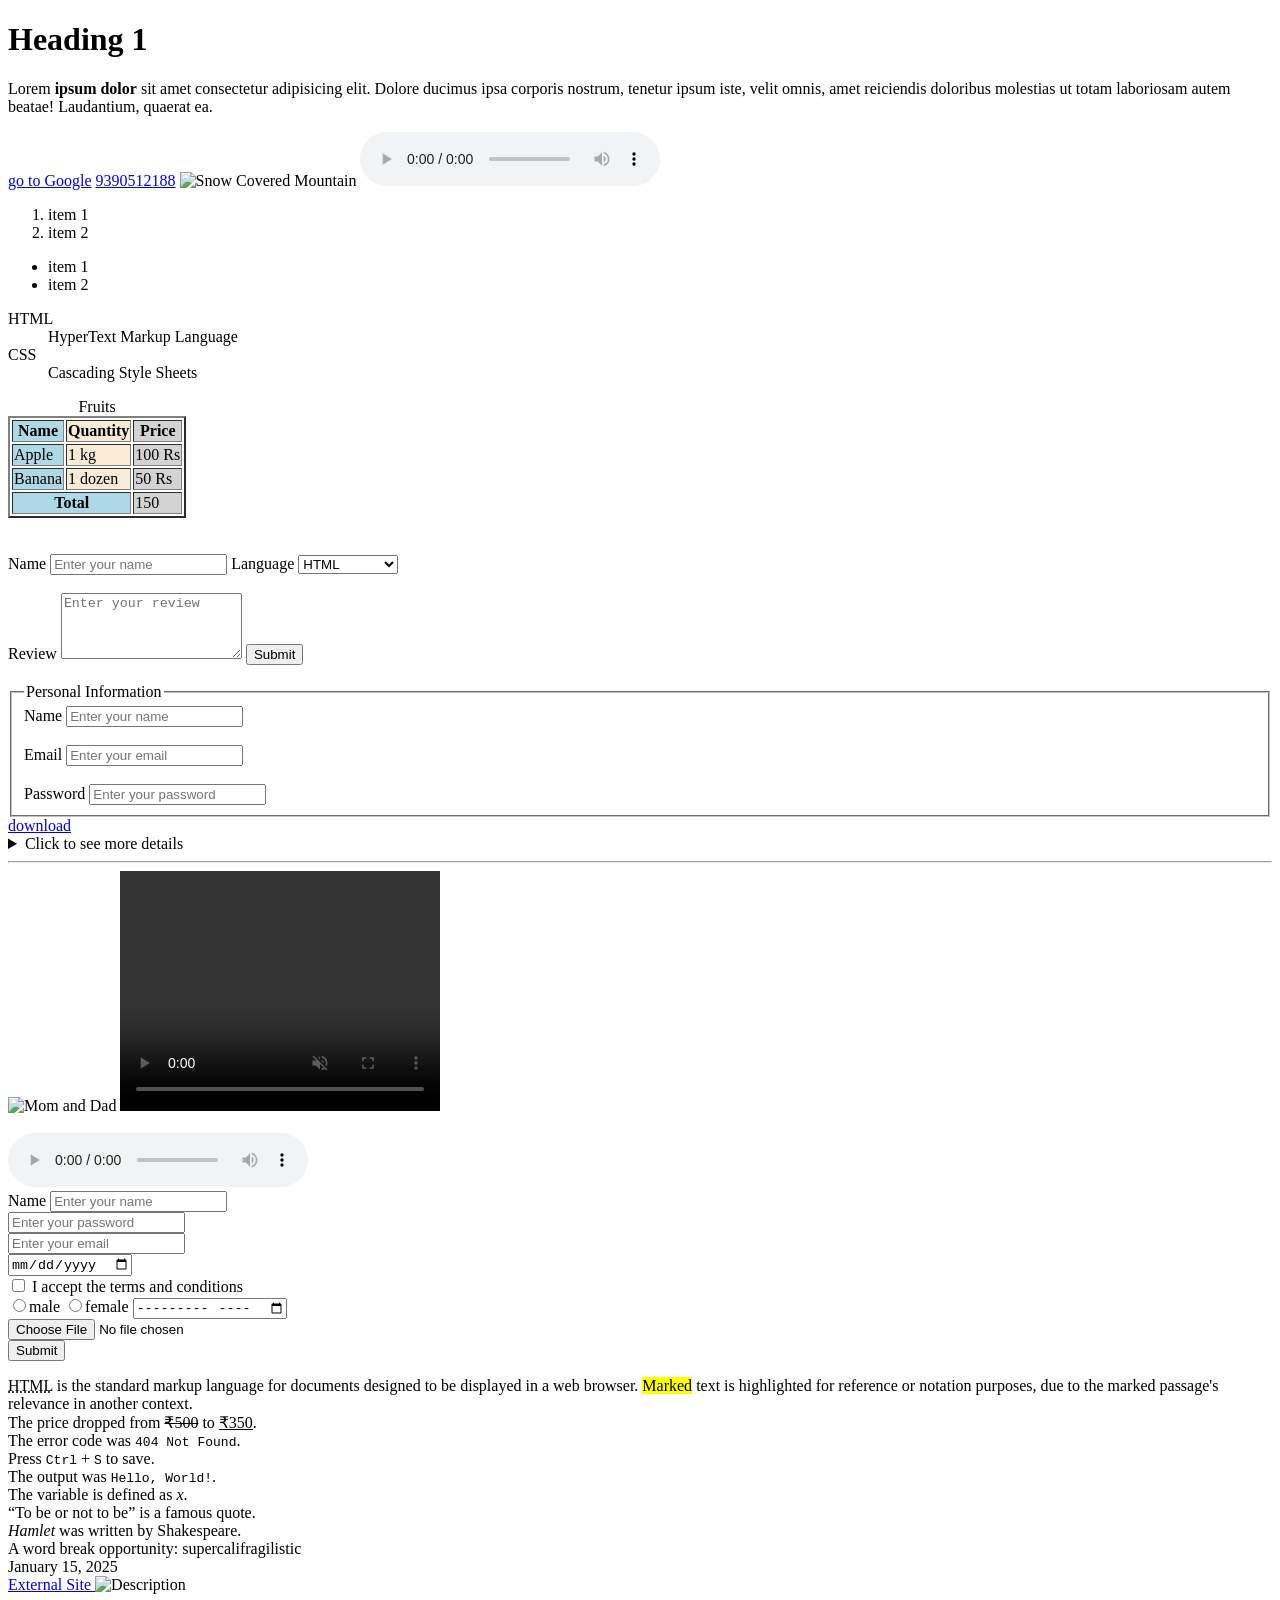
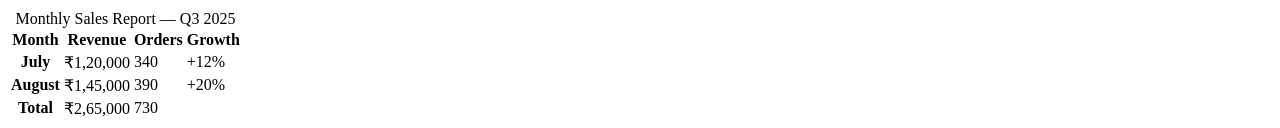
==== index.html @ 6f7ddb30 "first commit for cohort3" ====
<!DOCTYPE html>
<html lang="en">
<head>
    <meta charset="UTF-8">
    <meta name="viewport" content="width=device-width, initial-scale=1.0">
    <title>my page</title>
    <link  rel = "shortcut icon" href = "https://tse1.mm.bing.net/th/id/OIP.g1nsOD9uvn7iaN-Og86tvgHaHp?pid=Api&P=0&h=180" type = "image/x-icon">
</head>
<body>
    <h1> Heading 1 </h1>
        <p>
            Lorem <b>ipsum</b> <strong>dolor</strong> sit amet consectetur adipisicing elit. Dolore ducimus ipsa corporis nostrum, tenetur ipsum iste, velit omnis, amet reiciendis doloribus molestias ut totam laboriosam autem beatae! Laudantium, quaerat ea.
        </p>
    <a href = "https://google.com"> go to Google</a>
    <a href = "tel:9390512188">9390512188</a>
    <img 
    width = "100"
    src = "https://images.unsplash.com/photo-1626163450208-0fb18eb43b99?q=80&w=1332&auto=format&fit=crop&ixlib=rb-4.1.0&ixid=M3wxMjA3fDB8MHxwaG90by1wYWdlfHx8fGVufDB8fHx8fA%3D%3D" alt="Snow Covered Mountain">
    <audio src = "https://www.soundhelix.com/examples/mp3/SoundHelix-Song-1.mp3" controls></audio>
    
    <ol>
        <li>item 1</li>
        <li>item 2</li> 
    </ol>
    <ul>
        <li>item 1</li>
        <li>item 2</li>
    </ul>
    <dl>
        <dt> HTML </dt>
        <dd> HyperText Markup Language </dd>
        <dt> CSS </dt>
        <dd> Cascading Style Sheets </dd>

    </dl>


    <table border = "2">
        <caption> Fruits </caption>
        <tr>
            <th> Name </th>
            <th> Quantity </th>
            <th> Price </th>
        </tr>
      <body>
        <tr>
            <td> Apple </td>
            <td> 1 kg </td>
            <td> 100 Rs </td>
        </tr>
        <tr>
            <td> Banana </td>
            <td> 1 dozen </td>
            <td> 50 Rs </td>
        </tr>  
        <tfoot>
            <tr>
                <th colspan="2"> Total </th>
                <td> 150 </td>
            </tr>
        </tfoot>
                <colgroup>
            <col style="background-color: lightblue;">
            <col style="background-color: antiquewhite;">
            <col style="background-color: lightgray;">
        </colgroup>
        </table>
        <br />
        <br />

        <form>
            <label for = "name"> Name </label>
            <input id = "name" type = "text" placeholder="Enter your name">
            <label for = "language"> Language </label>
            <select id = "language">
                <optgroup label= "frontend">
                <option>HTML</option>
                <option>CSS</option>
                <option>JavaScript</option>
                </optgroup>
                <optgroup label= "backend">
                <option>NodeJS</option> 
                <option>PHP</option>
                <option>Python</option>
                </optgroup> 
            </select>
            <br />
            <br />
            
            <label for = "Review"> Review </label>
            <textarea id = "Review" placeholder="Enter your review" rows = "4"></textarea>
            <button type = "submit"> Submit </button>
            <br />
            <br />

            <fieldset>
                <legend> Personal Information </legend>
                <label for = "name"> Name </label>
                <input id = "name" type = "text" placeholder="Enter your name">
                <br />
                <br />
                <label for = "email"> Email </label>
                <input id = "email" type = "email" placeholder="Enter your email">
                <br />
                <br />
                <label for = "password"> Password </label>
                <input id = "password" type = "password" placeholder="Enter your password">
            </fieldset>

            <a target = "_blank" href = "/momdad1.jpg"> download </a>

            <details>
                <summary> Click to see more details </summary>
                <p>Lorem ipsum dolor sit amet consectetur adipisicing elit. Molestiae vel ullam, nulla ipsam atque dolores sit praesentium error cum architecto debitis labore dolore perspiciatis minus fugiat nihil, quibusdam, est odit quaerat qui libero. Delectus deserunt omnis ullam exercitationem eum beatae.</p>
            </details>
            <hr>

            <img height = "100" src = "./momdad1.jpg" alt="Mom and Dad">
            <video autoplay loop muted controls width = "320" height = "240" src = "./myfun.mp4"></video>
            <br />
            <br />
            <audio controls src = "./foraudio.mp3" controls></audio><br>

            <form>
                <label for = "name"> Name </label>
            
            
                <input id = "name" type = "text" placeholder = "Enter your name"><br>
                <input type = "password" placeholder = "Enter your password"><br>
                <input type = "email" placeholder = "Enter your email"><br>
                <input type = "date"><br>
                <input type = "checkbox" id = "terms">
                <label for = "terms"> I accept the terms and conditions </label><br>
                <input type = "radio" name = "gender">male
                <input type = "radio" name = "gender">female
                <input type = "month"><br>
                <input type = "file"><br>
                <input type = "submit" value = "Submit">

            </form>
            <P><abbr title = "HyperText Markup Language">HTML</abbr> is the standard markup language for documents designed to be displayed in a web browser.
            <mark>Marked</mark> text is highlighted for reference or notation purposes, due to the marked passage's relevance in another context.
            <br>
            The price dropped from <del>₹500</del> to <ins>₹350</ins>.
            <br>
            The error code was <code>404 Not Found</code>.
            <br>
            Press <kbd>Ctrl</kbd> + <kbd>S</kbd> to save.
            <br>
            The output was <samp>Hello, World!</samp>.
            <br>
            The variable is defined as <var>x</var>.
            <br>
            <q>To be or not to be</q> is a famous quote.
            <br>
            <cite>Hamlet</cite> was written by Shakespeare.
            <br>
            A word break opportunity: super<wbr>cali<wbr>fragilistic
            <br>
            <time datetime="2025-01-15">January 15, 2025</time>
            <br>
            <a href="https://example.com" target="_blank" rel="noopener noreferrer">
  External Site
</a>
<img
  src="photo-800.jpg"
  srcset="photo-400.jpg 400w, photo-800.jpg 800w, photo-1200.jpg 1200w"
  sizes="(max-width: 600px) 400px, (max-width: 1000px) 800px, 1200px"
  alt="Description"
  width="800"
  height="600"
  loading="lazy"
>
 </P>
 <table>
  <caption>Monthly Sales Report — Q3 2025</caption>

  <thead>
    <tr>
      <th scope="col">Month</th>
      <th scope="col">Revenue</th>
      <th scope="col">Orders</th>
      <th scope="col">Growth</th>
    </tr>
  </thead>

  <tbody>
    <tr>
      <th scope="row">July</th>
      <td>₹1,20,000</td>
      <td>340</td>
      <td>+12%</td>
    </tr>
    <tr>
      <th scope="row">August</th>
      <td>₹1,45,000</td>
      <td>390</td>
      <td>+20%</td>
    </tr>
  </tbody>

  <tfoot>
    <tr>
      <th scope="row">Total</th>
      <td>₹2,65,000</td>
      <td>730</td>
      <td></td>
    </tr>
  </tfoot>
</table>
                








        

     
</body>
</html>
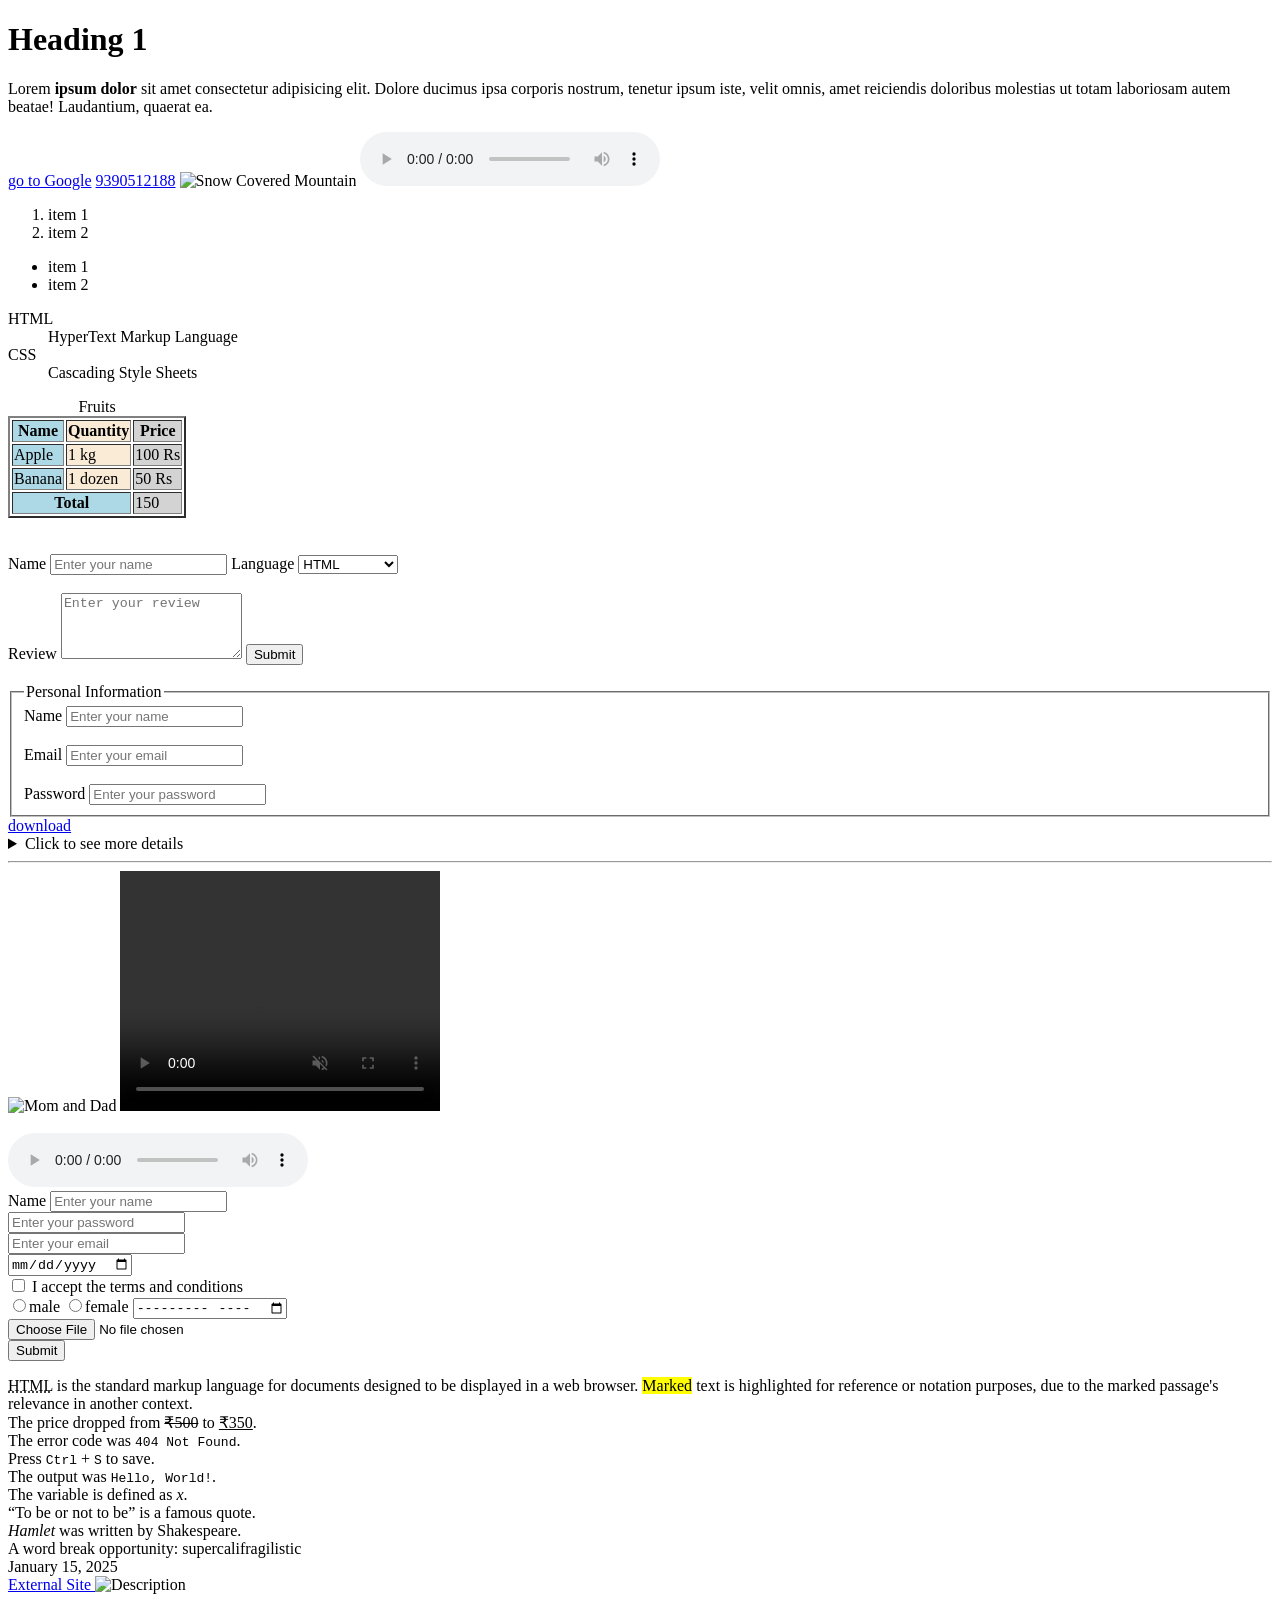
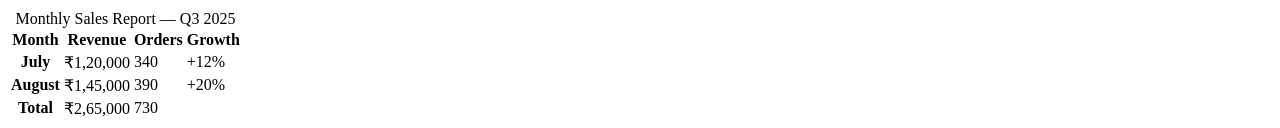
==== commit 9f5661d0: "first commit for cohort3" ====
--- a/index.html
+++ b/index.html
@@ -116,7 +116,8 @@
             <hr>
 
             <img height = "100" src = "./momdad1.jpg" alt="Mom and Dad">
-            <video autoplay loop muted controls width = "320" height = "240" src = "./myfun.mp4"></video>
+            <video
+             autoplay loop muted controls width = "320" height = "240" src = "./myfun.mp4"></video>
             <br />
             <br />
             <audio controls src = "./foraudio.mp3" controls></audio><br>
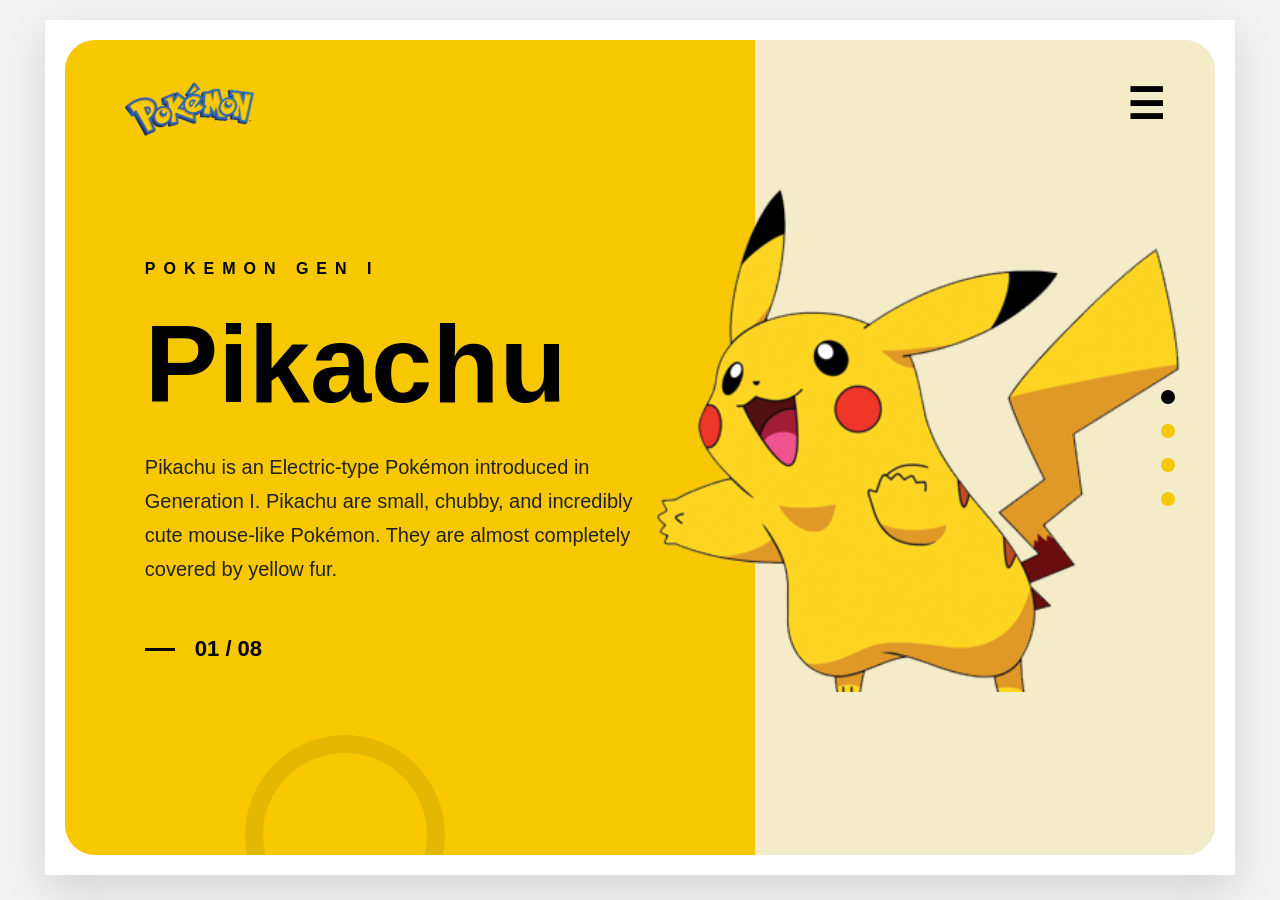
==== commit 86a1f1c8: "Add Pokemon landing page with logo and styling" ====
--- a/index.html
+++ b/index.html
@@ -1,225 +1,77 @@
 <!DOCTYPE html>
 <html lang="en">
 <head>
-    <meta charset="UTF-8">
-    <meta name="viewport" content="width=device-width, initial-scale=1.0">
-    <title>my page</title>
-    <link  rel = "shortcut icon" href = "https://tse1.mm.bing.net/th/id/OIP.g1nsOD9uvn7iaN-Og86tvgHaHp?pid=Api&P=0&h=180" type = "image/x-icon">
+  <meta charset="UTF-8">
+  <meta name="viewport" content="width=device-width, initial-scale=1.0">
+
+  <title>Pokemon Landing Page</title>
+
+  <link rel="stylesheet" href="style.css">
 </head>
 <body>
-    <h1> Heading 1 </h1>
-        <p>
-            Lorem <b>ipsum</b> <strong>dolor</strong> sit amet consectetur adipisicing elit. Dolore ducimus ipsa corporis nostrum, tenetur ipsum iste, velit omnis, amet reiciendis doloribus molestias ut totam laboriosam autem beatae! Laudantium, quaerat ea.
-        </p>
-    <a href = "https://google.com"> go to Google</a>
-    <a href = "tel:9390512188">9390512188</a>
-    <img 
-    width = "100"
-    src = "https://images.unsplash.com/photo-1626163450208-0fb18eb43b99?q=80&w=1332&auto=format&fit=crop&ixlib=rb-4.1.0&ixid=M3wxMjA3fDB8MHxwaG90by1wYWdlfHx8fGVufDB8fHx8fA%3D%3D" alt="Snow Covered Mountain">
-    <audio src = "https://www.soundhelix.com/examples/mp3/SoundHelix-Song-1.mp3" controls></audio>
-    
-    <ol>
-        <li>item 1</li>
-        <li>item 2</li> 
-    </ol>
-    <ul>
-        <li>item 1</li>
-        <li>item 2</li>
-    </ul>
-    <dl>
-        <dt> HTML </dt>
-        <dd> HyperText Markup Language </dd>
-        <dt> CSS </dt>
-        <dd> Cascading Style Sheets </dd>
 
-    </dl>
+  <!-- white outer container -->
+  <div class="main-container">
 
+    <!-- actual landing page -->
+    <div class="container">
 
-    <table border = "2">
-        <caption> Fruits </caption>
-        <tr>
-            <th> Name </th>
-            <th> Quantity </th>
-            <th> Price </th>
-        </tr>
-      <body>
-        <tr>
-            <td> Apple </td>
-            <td> 1 kg </td>
-            <td> 100 Rs </td>
-        </tr>
-        <tr>
-            <td> Banana </td>
-            <td> 1 dozen </td>
-            <td> 50 Rs </td>
-        </tr>  
-        <tfoot>
-            <tr>
-                <th colspan="2"> Total </th>
-                <td> 150 </td>
-            </tr>
-        </tfoot>
-                <colgroup>
-            <col style="background-color: lightblue;">
-            <col style="background-color: antiquewhite;">
-            <col style="background-color: lightgray;">
-        </colgroup>
-        </table>
-        <br />
-        <br />
+      <!-- LEFT SIDE -->
+      <div class="left">
 
-        <form>
-            <label for = "name"> Name </label>
-            <input id = "name" type = "text" placeholder="Enter your name">
-            <label for = "language"> Language </label>
-            <select id = "language">
-                <optgroup label= "frontend">
-                <option>HTML</option>
-                <option>CSS</option>
-                <option>JavaScript</option>
-                </optgroup>
-                <optgroup label= "backend">
-                <option>NodeJS</option> 
-                <option>PHP</option>
-                <option>Python</option>
-                </optgroup> 
-            </select>
-            <br />
-            <br />
-            
-            <label for = "Review"> Review </label>
-            <textarea id = "Review" placeholder="Enter your review" rows = "4"></textarea>
-            <button type = "submit"> Submit </button>
-            <br />
-            <br />
+        <!-- pokemon logo -->
+        <img src="./Pokemon_logo.png" class="logo">
 
-            <fieldset>
-                <legend> Personal Information </legend>
-                <label for = "name"> Name </label>
-                <input id = "name" type = "text" placeholder="Enter your name">
-                <br />
-                <br />
-                <label for = "email"> Email </label>
-                <input id = "email" type = "email" placeholder="Enter your email">
-                <br />
-                <br />
-                <label for = "password"> Password </label>
-                <input id = "password" type = "password" placeholder="Enter your password">
-            </fieldset>
+        <!-- text -->
+        <div class="text-content">
 
-            <a target = "_blank" href = "/momdad1.jpg"> download </a>
+          <p class="small-title">POKEMON GEN I</p>
 
-            <details>
-                <summary> Click to see more details </summary>
-                <p>Lorem ipsum dolor sit amet consectetur adipisicing elit. Molestiae vel ullam, nulla ipsam atque dolores sit praesentium error cum architecto debitis labore dolore perspiciatis minus fugiat nihil, quibusdam, est odit quaerat qui libero. Delectus deserunt omnis ullam exercitationem eum beatae.</p>
-            </details>
-            <hr>
+          <h1 class="main-title">Pikachu</h1>
 
-            <img height = "100" src = "./momdad1.jpg" alt="Mom and Dad">
-            <video
-             autoplay loop muted controls width = "320" height = "240" src = "./myfun.mp4"></video>
-            <br />
-            <br />
-            <audio controls src = "./foraudio.mp3" controls></audio><br>
+          <p class="description">
+            Pikachu is an Electric-type Pokémon introduced
+            in Generation I. Pikachu are small, chubby,
+            and incredibly cute mouse-like Pokémon.
+            They are almost completely covered by
+            yellow fur.
+          </p>
 
-            <form>
-                <label for = "name"> Name </label>
-            
-            
-                <input id = "name" type = "text" placeholder = "Enter your name"><br>
-                <input type = "password" placeholder = "Enter your password"><br>
-                <input type = "email" placeholder = "Enter your email"><br>
-                <input type = "date"><br>
-                <input type = "checkbox" id = "terms">
-                <label for = "terms"> I accept the terms and conditions </label><br>
-                <input type = "radio" name = "gender">male
-                <input type = "radio" name = "gender">female
-                <input type = "month"><br>
-                <input type = "file"><br>
-                <input type = "submit" value = "Submit">
+          <!-- counter -->
+          <div class="counter">
+            <span class="line"></span>
+            <span>01 / 08</span>
+          </div>
 
-            </form>
-            <P><abbr title = "HyperText Markup Language">HTML</abbr> is the standard markup language for documents designed to be displayed in a web browser.
-            <mark>Marked</mark> text is highlighted for reference or notation purposes, due to the marked passage's relevance in another context.
-            <br>
-            The price dropped from <del>₹500</del> to <ins>₹350</ins>.
-            <br>
-            The error code was <code>404 Not Found</code>.
-            <br>
-            Press <kbd>Ctrl</kbd> + <kbd>S</kbd> to save.
-            <br>
-            The output was <samp>Hello, World!</samp>.
-            <br>
-            The variable is defined as <var>x</var>.
-            <br>
-            <q>To be or not to be</q> is a famous quote.
-            <br>
-            <cite>Hamlet</cite> was written by Shakespeare.
-            <br>
-            A word break opportunity: super<wbr>cali<wbr>fragilistic
-            <br>
-            <time datetime="2025-01-15">January 15, 2025</time>
-            <br>
-            <a href="https://example.com" target="_blank" rel="noopener noreferrer">
-  External Site
-</a>
-<img
-  src="photo-800.jpg"
-  srcset="photo-400.jpg 400w, photo-800.jpg 800w, photo-1200.jpg 1200w"
-  sizes="(max-width: 600px) 400px, (max-width: 1000px) 800px, 1200px"
-  alt="Description"
-  width="800"
-  height="600"
-  loading="lazy"
->
- </P>
- <table>
-  <caption>Monthly Sales Report — Q3 2025</caption>
+        </div>
 
-  <thead>
-    <tr>
-      <th scope="col">Month</th>
-      <th scope="col">Revenue</th>
-      <th scope="col">Orders</th>
-      <th scope="col">Growth</th>
-    </tr>
-  </thead>
+        <!-- pokeball -->
+        <div class="pokeball"></div>
 
-  <tbody>
-    <tr>
-      <th scope="row">July</th>
-      <td>₹1,20,000</td>
-      <td>340</td>
-      <td>+12%</td>
-    </tr>
-    <tr>
-      <th scope="row">August</th>
-      <td>₹1,45,000</td>
-      <td>390</td>
-      <td>+20%</td>
-    </tr>
-  </tbody>
+      </div>
 
-  <tfoot>
-    <tr>
-      <th scope="row">Total</th>
-      <td>₹2,65,000</td>
-      <td>730</td>
-      <td></td>
-    </tr>
-  </tfoot>
-</table>
-                
+      <!-- RIGHT SIDE -->
+      <div class="right">
 
+        <!-- menu -->
+        <div class="menu">☰</div>
 
+        <!-- pikachu image -->
+        <img src="./pikachu.png" class="pikachu">
 
+        <!-- dots -->
+        <div class="dots">
+          <span class="active"></span>
+          <span></span>
+          <span></span>
+          <span></span>
+        </div>
 
+      </div>
 
+    </div>
 
+  </div>
 
-
-        
-
-     
 </body>
 </html>
--- a/style.css
+++ b/style.css
@@ -0,0 +1,163 @@
+*{
+    margin:0;
+    padding:0;
+    box-sizing:border-box;
+    font-family:'Poppins', sans-serif;
+}
+
+body{
+    background:#f2f2f2;
+    display:flex;
+    justify-content:center;
+    align-items:center;
+    padding:20px;
+}
+/* OUTER WHITE CARD */
+.main-container{
+    width:96%;
+    height:95vh;
+    background:white;
+    padding:20px;
+    box-shadow:0 15px 40px rgba(0,0,0,.12);
+}
+
+
+/* INNER CONTAINER */
+.container{
+    width:100%;
+    height:100%;
+    display:flex;
+    border-radius:30px;
+    overflow:hidden;
+}
+
+/* LEFT SIDE */
+.left{
+    width:60%;
+    background:#f7c800;
+    position:relative;
+    padding:50px 80px;
+}
+/* RIGHT SIDE */
+.right{
+    width:40%;
+    background:#f4ebc9;
+    position:relative;
+}
+
+/* LOGO */
+.logo{
+    width:150px;
+    position:absolute;
+    top:40px;
+    left:50px;
+    transform:rotate(-6deg);
+}
+
+/* TEXT CONTENT */
+.text-content{
+    position:absolute;
+    top:220px;
+    left:80px;
+}
+
+/* SMALL TITLE */
+.small-title{
+    font-size:16px;
+    font-weight:600;
+
+    letter-spacing:8px;
+
+    text-transform:uppercase;
+}
+/* MAIN TITLE */
+.main-title{
+    font-size:110px;
+    font-weight:800;
+    line-height:1.2;
+    margin:20px 0;
+}
+
+/* DESCRIPTION */
+.description{
+    width:500px;
+    font-size:20px;
+    line-height:1.7;
+    color:#222;
+}
+
+/* COUNTER */
+.counter{
+    margin-top:50px;
+    display:flex;
+    align-items:center;
+    gap:20px;
+    font-size:22px;
+    font-weight:700;
+}
+
+/* LINE */
+.line{
+    width:30px;
+    height:3px;
+    background:black;
+}
+
+/* POKEBALL */
+.pokeball{
+    width:200px;
+    height:200px;
+    border-radius:50%;
+    border:18px solid rgba(0,0,0,.08);
+    position:absolute;
+    left: 180px;
+    bottom:-80px;
+}
+/* MENU */
+.menu{
+    position:absolute;
+
+    top:40px;
+    right:50px;
+
+    font-size:42px;
+    font-weight:bold;
+}
+
+/* PIKACHU */
+.pikachu{
+    width:700px;
+    position:absolute;
+    left:-260px;
+    top:120px;
+}
+
+/* DOTS */
+.dots{
+    position:absolute;
+
+    right:40px;
+    top:50%;
+
+    transform:translateY(-50%);
+
+    display:flex;
+    flex-direction:column;
+
+    gap:20px;
+}
+
+/* DOT */
+.dots span{
+    width:14px;
+    height:14px;
+
+    border-radius:50%;
+
+    background:#f7c800;
+}
+
+/* ACTIVE DOT */
+.dots .active{
+    background:black;
+}
